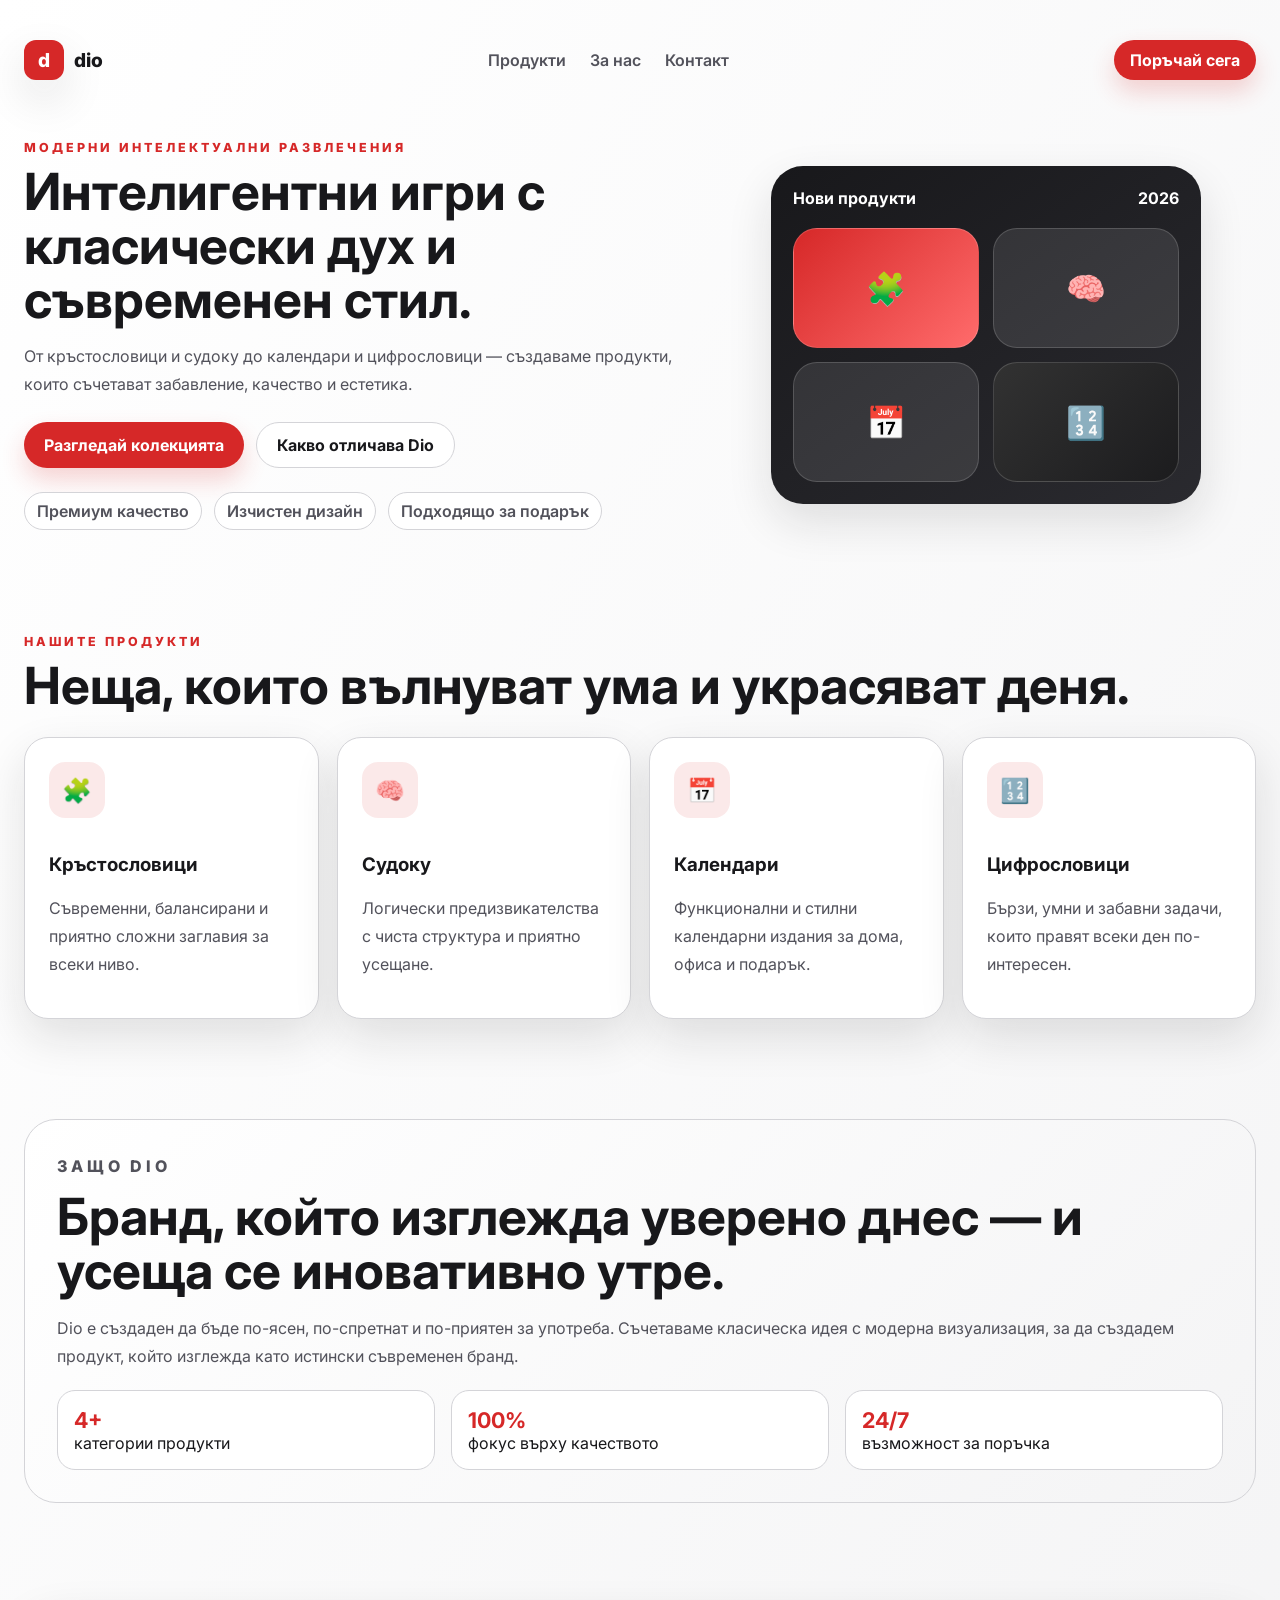
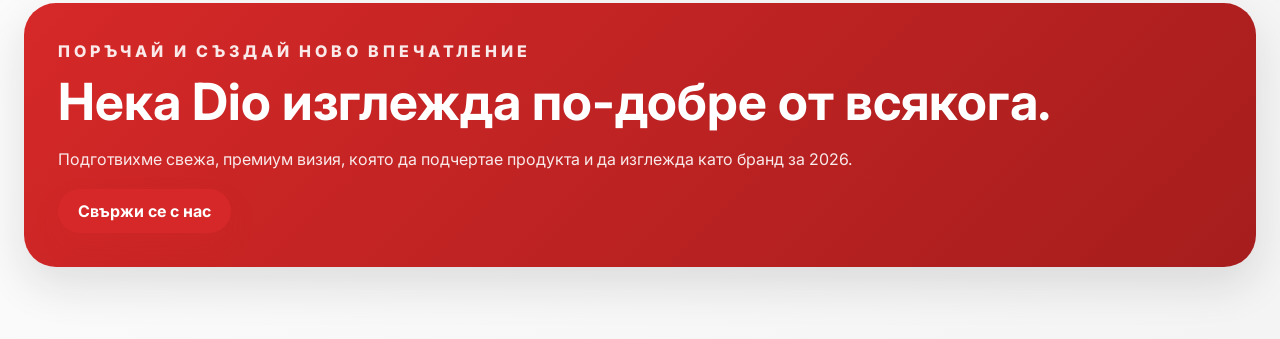
==== index.html @ 39c44ede "Initial commit" ====
<!DOCTYPE html>
<html lang="bg">
  <head>
    <meta charset="UTF-8" />
    <meta name="viewport" content="width=device-width, initial-scale=1.0" />
    <meta
      name="description"
      content="Dio.bg — създаваме модерни кръстословици, судоку, календари и цифрословици за любители на мисленето и забавлението."
    />
    <title>Dio — интелигентни игри и подаръци</title>
    <link rel="preconnect" href="https://fonts.googleapis.com" />
    <link rel="preconnect" href="https://fonts.gstatic.com" crossorigin />
    <link
      href="https://fonts.googleapis.com/css2?family=Inter:wght@400;500;600;700;800&display=swap"
      rel="stylesheet"
    />
    <link rel="stylesheet" href="styles.css" />
  </head>
  <body>
    <div class="page-shell">
      <header class="topbar">
        <a class="brand" href="#home" aria-label="Dio начална страница">
          <span class="brand-mark">D</span>
          <span class="brand-text">dio</span>
        </a>
        <nav class="nav-links" aria-label="Основна навигация">
          <a href="#products">Продукти</a>
          <a href="#about">За нас</a>
          <a href="#contact">Контакт</a>
        </nav>
        <a class="button-primary small" href="#contact">Поръчай сега</a>
      </header>

      <main id="home">
        <section class="hero">
          <div class="hero-copy">
            <p class="eyebrow">Модерни интелектуални развлечения</p>
            <h1>Интелигентни игри с класически дух и съвременен стил.</h1>
            <p class="lead">
              От кръстословици и судоку до календари и цифрословици — създаваме
              продукти, които съчетават забавление, качество и естетика.
            </p>
            <div class="hero-actions">
              <a class="button-primary" href="#products">Разгледай колекцията</a>
              <a class="button-secondary" href="#about">Какво отличава Dio</a>
            </div>
            <ul class="hero-points">
              <li>Премиум качество</li>
              <li>Изчистен дизайн</li>
              <li>Подходящо за подарък</li>
            </ul>
          </div>
          <div class="hero-visual" aria-hidden="true">
            <div class="hero-card">
              <div class="card-top">
                <span>Нови продукти</span>
                <strong>2026</strong>
              </div>
              <div class="visual-grid">
                <div class="mini-card red">🧩</div>
                <div class="mini-card">🧠</div>
                <div class="mini-card">📅</div>
                <div class="mini-card dark">🔢</div>
              </div>
            </div>
          </div>
        </section>

        <section class="section" id="products">
          <div class="section-heading">
            <p class="eyebrow">Нашите продукти</p>
            <h2>Неща, които вълнуват ума и украсяват деня.</h2>
          </div>
          <div class="product-grid">
            <article class="product-card">
              <div class="icon-wrap">🧩</div>
              <h3>Кръстословици</h3>
              <p>Съвременни, балансирани и приятно сложни заглавия за всеки ниво.</p>
            </article>
            <article class="product-card">
              <div class="icon-wrap">🧠</div>
              <h3>Судоку</h3>
              <p>Логически предизвикателства с чиста структура и приятно усещане.</p>
            </article>
            <article class="product-card">
              <div class="icon-wrap">📅</div>
              <h3>Календари</h3>
              <p>Функционални и стилни календарни издания за дома, офиса и подарък.</p>
            </article>
            <article class="product-card">
              <div class="icon-wrap">🔢</div>
              <h3>Цифрословици</h3>
              <p>Бързи, умни и забавни задачи, които правят всеки ден по-интересен.</p>
            </article>
          </div>
        </section>

        <section class="section about" id="about">
          <div class="about-panel">
            <p class="eyebrow">Защо Dio</p>
            <h2>Бранд, който изглежда уверено днес — и усеща се иновативно утре.</h2>
            <p>
              Dio е създаден да бъде по-ясен, по-спретнат и по-приятен за употреба.
              Съчетаваме класическа идея с модерна визуализация, за да създадем
              продукт, който изглежда като истински съвременен бранд.
            </p>
            <div class="stats">
              <div>
                <strong>4+</strong>
                <span>категории продукти</span>
              </div>
              <div>
                <strong>100%</strong>
                <span>фокус върху качеството</span>
              </div>
              <div>
                <strong>24/7</strong>
                <span>възможност за поръчка</span>
              </div>
            </div>
          </div>
        </section>

        <section class="section cta-section" id="contact">
          <div class="cta-card">
            <p class="eyebrow">Поръчай и създай ново впечатление</p>
            <h2>Нека Dio изглежда по-добре от всякога.</h2>
            <p>Подготвихме свежа, премиум визия, която да подчертае продукта и да изглежда като бранд за 2026.</p>
            <a class="button-primary" href="mailto:hello@dio.bg">Свържи се с нас</a>
          </div>
        </section>
      </main>
    </div>

    <script src="script.js"></script>
  </body>
</html>
---- styles.css ----
:root {
  --red: #d62828;
  --red-dark: #a61d1d;
  --white: #fdfdfd;
  --gray-100: #f4f4f5;
  --gray-300: #d4d4d8;
  --gray-600: #52525b;
  --gray-900: #18181b;
  --shadow: 0 18px 45px rgba(24, 24, 27, 0.12);
}

* {
  box-sizing: border-box;
}

html {
  scroll-behavior: smooth;
}

body {
  margin: 0;
  font-family: 'Inter', sans-serif;
  color: var(--gray-900);
  background: linear-gradient(120deg, #fff 0%, var(--gray-100) 100%);
}

img {
  max-width: 100%;
}

.page-shell {
  max-width: 1400px;
  margin: 0 auto;
  padding: 24px 24px 72px;
}

.topbar {
  display: flex;
  justify-content: space-between;
  align-items: center;
  padding: 16px 0 24px;
}

.brand {
  display: inline-flex;
  align-items: center;
  gap: 10px;
  text-decoration: none;
  color: var(--gray-900);
  font-weight: 800;
  font-size: 1.2rem;
  text-transform: lowercase;
}

.brand-mark {
  display: inline-grid;
  place-items: center;
  width: 40px;
  height: 40px;
  border-radius: 12px;
  background: var(--red);
  color: white;
  box-shadow: var(--shadow);
}

.nav-links {
  display: flex;
  gap: 24px;
}

.nav-links a {
  text-decoration: none;
  color: var(--gray-600);
  font-weight: 600;
}

.button-primary,
.button-secondary {
  display: inline-flex;
  align-items: center;
  justify-content: center;
  text-decoration: none;
  border-radius: 999px;
  padding: 12px 20px;
  font-weight: 700;
  transition: transform 0.2s ease, box-shadow 0.2s ease;
}

.button-primary {
  background: var(--red);
  color: white;
  box-shadow: 0 12px 24px rgba(214, 40, 40, 0.2);
}

.button-primary.small {
  padding: 10px 16px;
}

.button-secondary {
  color: var(--gray-900);
  background: white;
  border: 1px solid var(--gray-300);
}

.button-primary:hover,
.button-secondary:hover {
  transform: translateY(-2px);
}

.hero {
  display: grid;
  grid-template-columns: 1.1fr 0.9fr;
  gap: 32px;
  padding: 36px 0 54px;
  align-items: center;
}

.eyebrow {
  margin: 0 0 10px;
  text-transform: uppercase;
  letter-spacing: 0.24em;
  font-size: 0.78rem;
  font-weight: 800;
  color: var(--red);
}

.hero h1,
.section h2,
.cta-card h2 {
  margin: 0 0 14px;
  line-height: 1.05;
  font-size: clamp(2rem, 4vw, 3.5rem);
}

.lead,
.about-panel p,
.cta-card p,
.product-card p {
  color: var(--gray-600);
  font-size: 1rem;
  line-height: 1.75;
}

.hero-actions {
  display: flex;
  flex-wrap: wrap;
  gap: 12px;
  margin: 24px 0;
}

.hero-points {
  display: flex;
  flex-wrap: wrap;
  gap: 12px;
  padding: 0;
  list-style: none;
  margin: 0;
}

.hero-points li {
  padding: 8px 12px;
  border-radius: 999px;
  background: white;
  color: var(--gray-600);
  border: 1px solid var(--gray-300);
  font-weight: 600;
}

.hero-visual {
  display: flex;
  justify-content: center;
}

.hero-card {
  width: min(100%, 430px);
  padding: 22px;
  border-radius: 32px;
  background: linear-gradient(145deg, var(--gray-900), #2a2a2f);
  color: white;
  box-shadow: var(--shadow);
}

.card-top {
  display: flex;
  justify-content: space-between;
  align-items: center;
  margin-bottom: 20px;
  font-weight: 700;
}

.visual-grid {
  display: grid;
  grid-template-columns: repeat(2, minmax(0, 1fr));
  gap: 14px;
}

.mini-card {
  display: grid;
  place-items: center;
  min-height: 120px;
  border-radius: 24px;
  font-size: 2rem;
  background: rgba(255, 255, 255, 0.1);
  border: 1px solid rgba(255, 255, 255, 0.16);
}

.mini-card.red {
  background: linear-gradient(135deg, var(--red), #ff6b6b);
}

.mini-card.dark {
  background: linear-gradient(135deg, #323232, #1c1c1e);
}

.section {
  padding: 50px 0;
}

.section-heading {
  margin-bottom: 24px;
}

.product-grid {
  display: grid;
  grid-template-columns: repeat(4, minmax(0, 1fr));
  gap: 18px;
}

.product-card {
  background: white;
  border: 1px solid var(--gray-300);
  border-radius: 24px;
  padding: 24px;
  box-shadow: var(--shadow);
}

.icon-wrap {
  display: inline-flex;
  align-items: center;
  justify-content: center;
  width: 56px;
  height: 56px;
  margin-bottom: 16px;
  border-radius: 16px;
  background: rgba(214, 40, 40, 0.1);
  font-size: 1.5rem;
}

.about-panel {
  padding: 32px;
  border-radius: 32px;
  background: linear-gradient(135deg, white, var(--gray-100));
  border: 1px solid var(--gray-300);
}

.stats {
  display: grid;
  grid-template-columns: repeat(3, minmax(0, 1fr));
  gap: 16px;
  margin-top: 20px;
}

.stats div {
  padding: 16px;
  border-radius: 18px;
  background: white;
  border: 1px solid var(--gray-300);
}

.stats strong {
  display: block;
  font-size: 1.35rem;
  color: var(--red);
}

.cta-section {
  padding-bottom: 0;
}

.cta-card {
  padding: 34px;
  border-radius: 32px;
  background: linear-gradient(135deg, var(--red), var(--red-dark));
  color: white;
  box-shadow: var(--shadow);
}

.cta-card p {
  color: rgba(255, 255, 255, 0.9);
}

@media (max-width: 960px) {
  .hero {
    grid-template-columns: 1fr;
  }

  .product-grid {
    grid-template-columns: repeat(2, minmax(0, 1fr));
  }
}

@media (max-width: 640px) {
  .page-shell {
    padding: 16px 16px 48px;
  }

  .topbar {
    flex-wrap: wrap;
    gap: 12px;
  }

  .nav-links {
    order: 3;
    width: 100%;
    justify-content: space-between;
  }

  .product-grid,
  .stats {
    grid-template-columns: 1fr;
  }

  .hero h1,
  .section h2,
  .cta-card h2 {
    font-size: 2rem;
  }
}
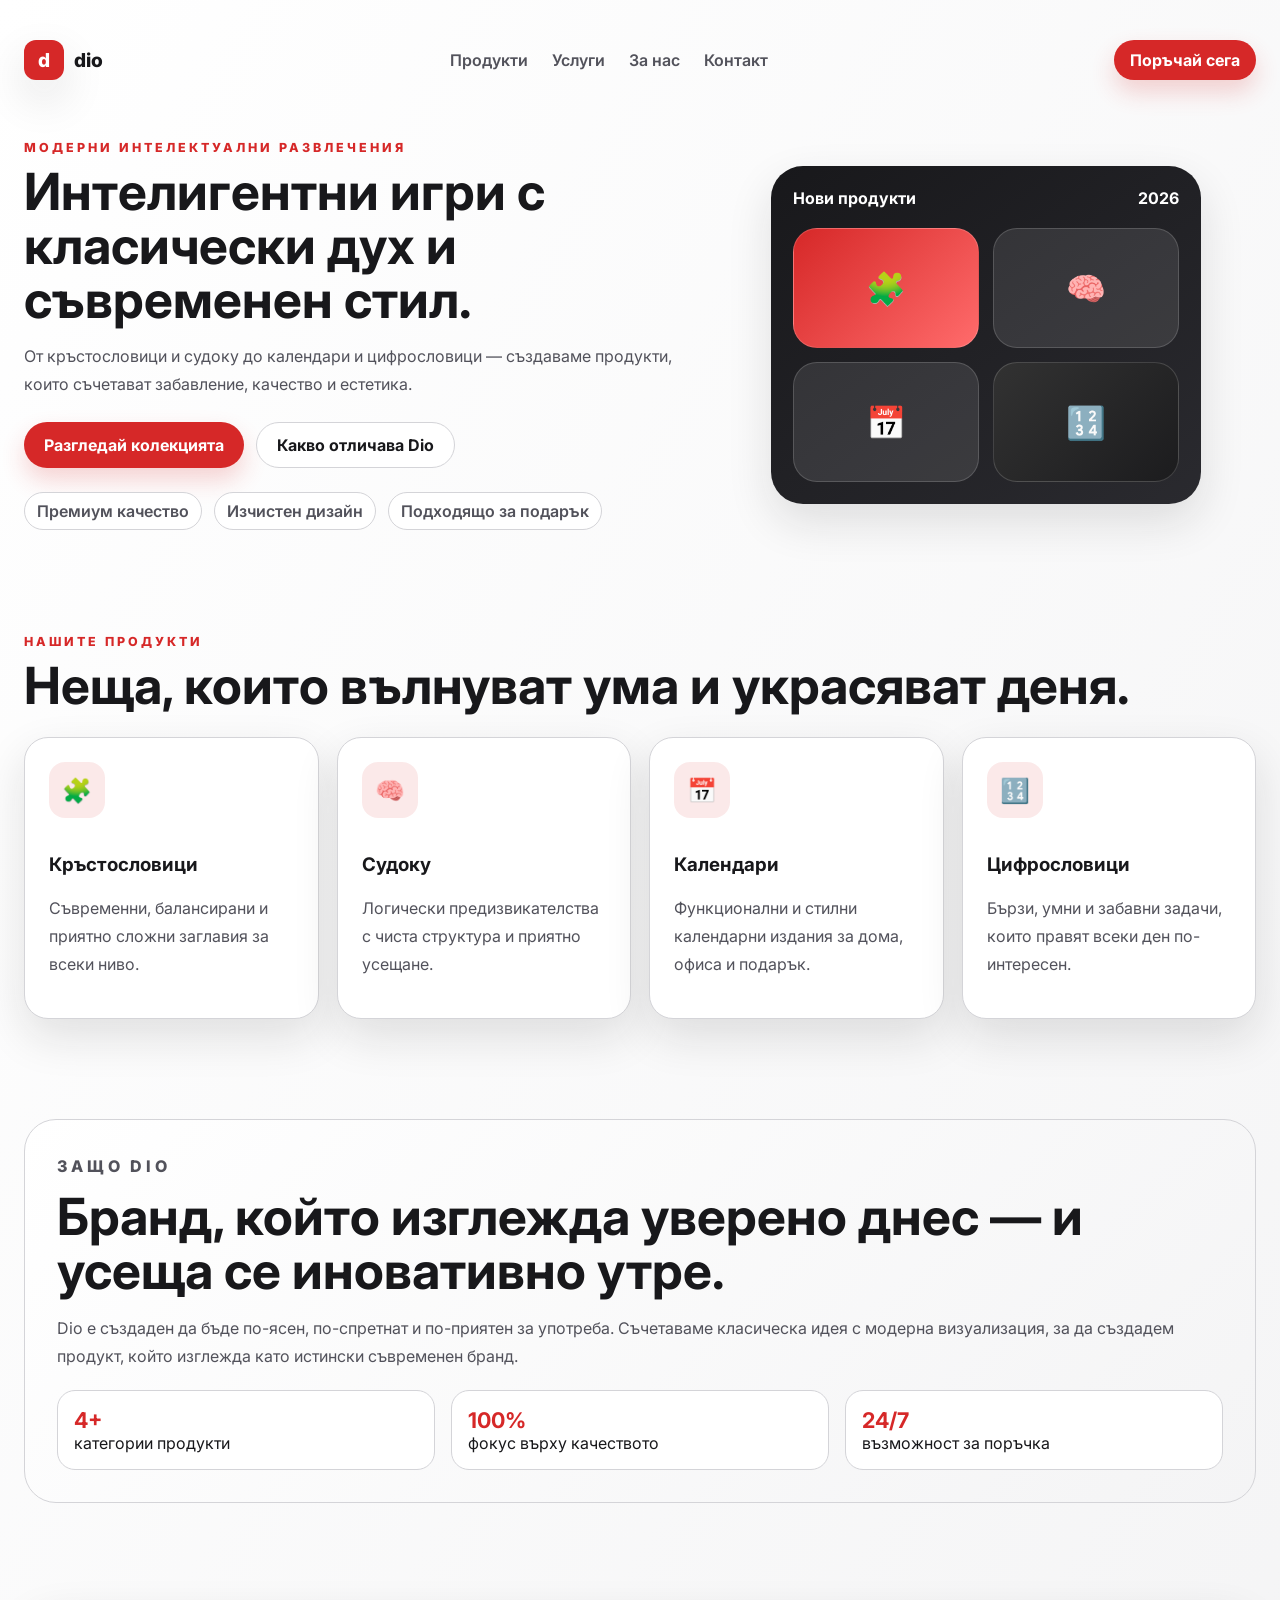
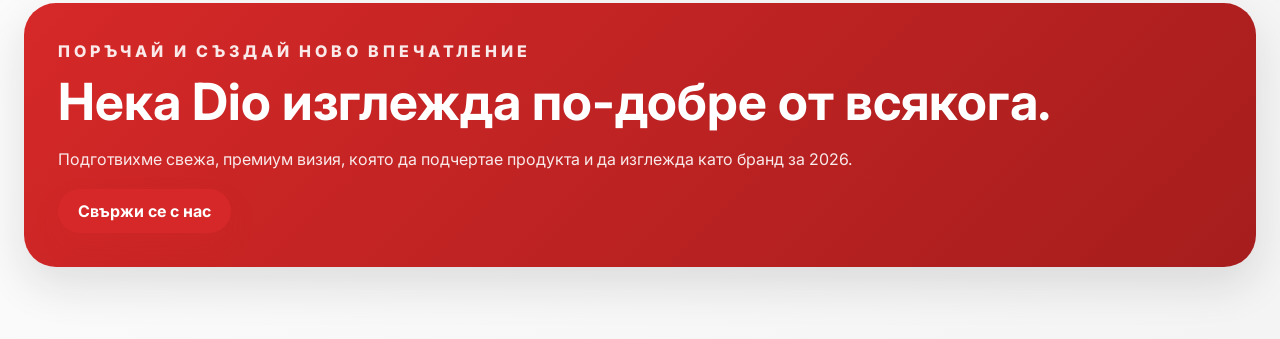
==== commit dfb0f08a: "Add SERVICES" ====
--- a/index.html
+++ b/index.html
@@ -25,6 +25,7 @@
         </a>
         <nav class="nav-links" aria-label="Основна навигация">
           <a href="#products">Продукти</a>
+          <a href="services.html">Услуги</a>
           <a href="#about">За нас</a>
           <a href="#contact">Контакт</a>
         </nav>
--- a/styles.css
+++ b/styles.css
@@ -74,6 +74,23 @@
   font-weight: 600;
 }
 
+.nav-links a.active {
+  color: var(--red);
+  font-weight: 800;
+  position: relative;
+}
+
+.nav-links a.active::after {
+  content: '';
+  position: absolute;
+  left: 0;
+  right: 0;
+  bottom: -6px;
+  height: 3px;
+  background: linear-gradient(90deg, var(--red), #ff6b6b);
+  border-radius: 4px;
+}
+
 .button-primary,
 .button-secondary {
   display: inline-flex;
@@ -289,6 +306,26 @@
   color: rgba(255, 255, 255, 0.9);
 }
 
+/* Footer styles for consistency */
+.site-footer {
+  padding: 28px 0 0;
+  margin-top: 40px;
+  border-top: 1px solid var(--gray-300);
+}
+.site-footer .site-footer-inner {
+  text-align: center;
+  max-width: 900px;
+  margin: 0 auto;
+  color: var(--gray-600);
+  font-size: 0.95rem;
+}
+.site-footer p {
+  margin: 0;
+}
+.site-footer p + p {
+  margin-top: 6px;
+}
+
 @media (max-width: 960px) {
   .hero {
     grid-template-columns: 1fr;
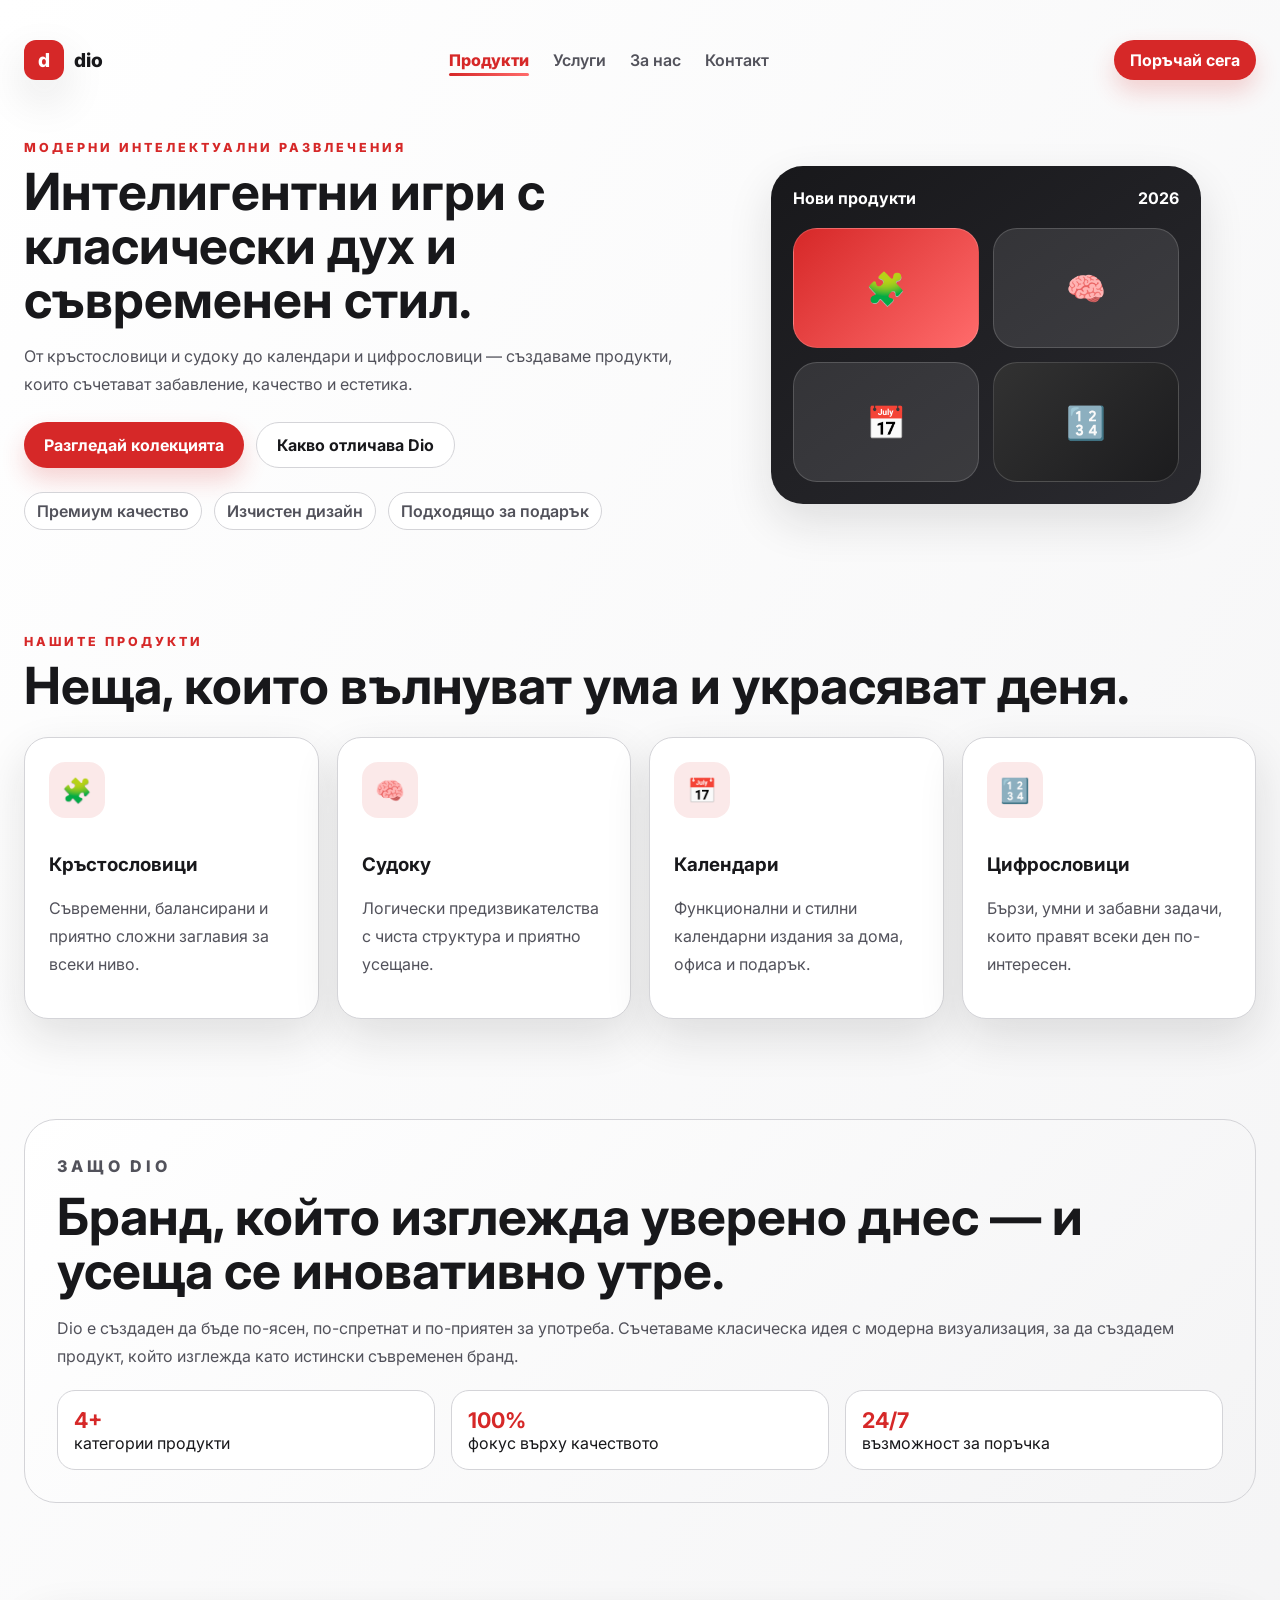
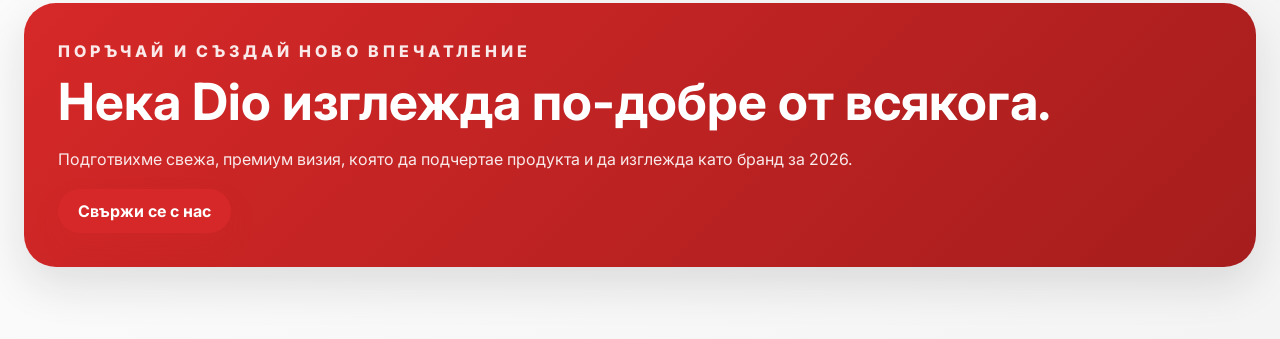
==== commit 629ec148: "Add ABOUT" ====
--- a/index.html
+++ b/index.html
@@ -26,7 +26,7 @@
         <nav class="nav-links" aria-label="Основна навигация">
           <a href="#products">Продукти</a>
           <a href="services.html">Услуги</a>
-          <a href="#about">За нас</a>
+          <a href="about.html">За нас</a>
           <a href="#contact">Контакт</a>
         </nav>
         <a class="button-primary small" href="#contact">Поръчай сега</a>
